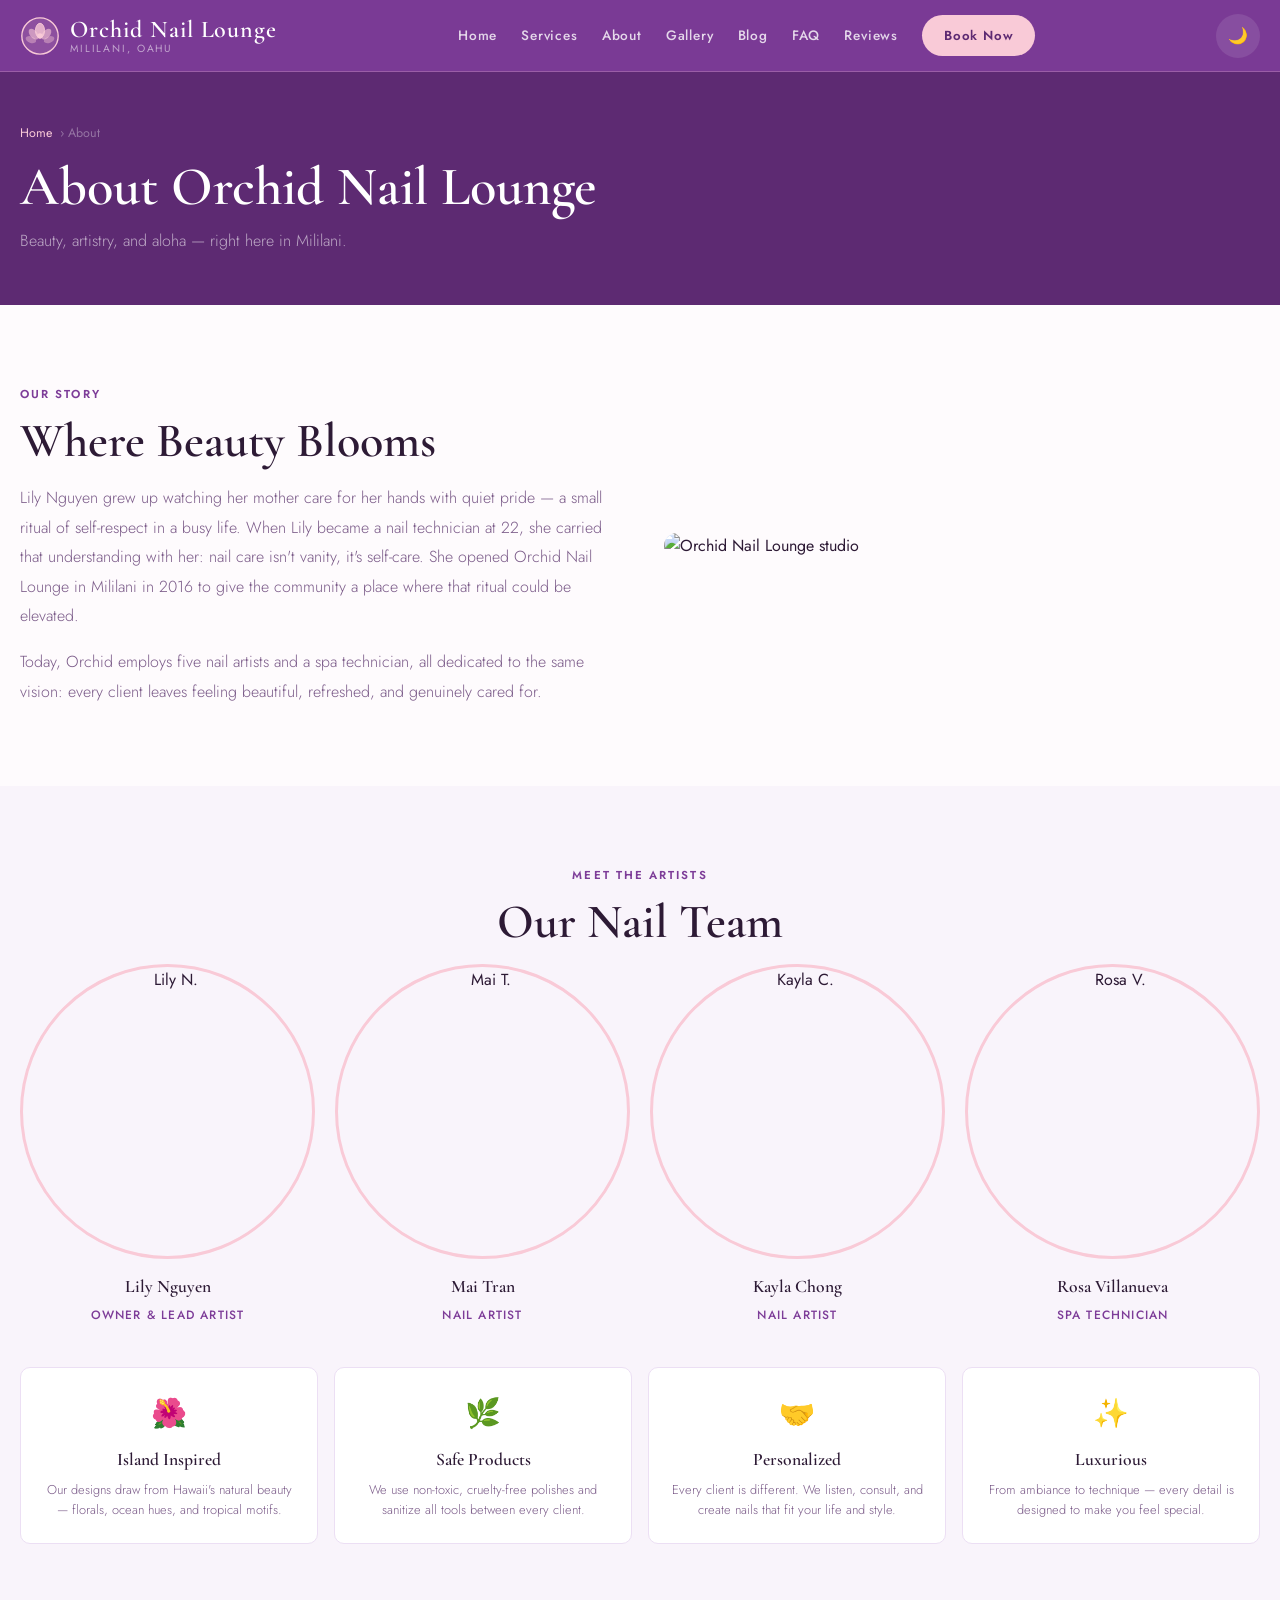
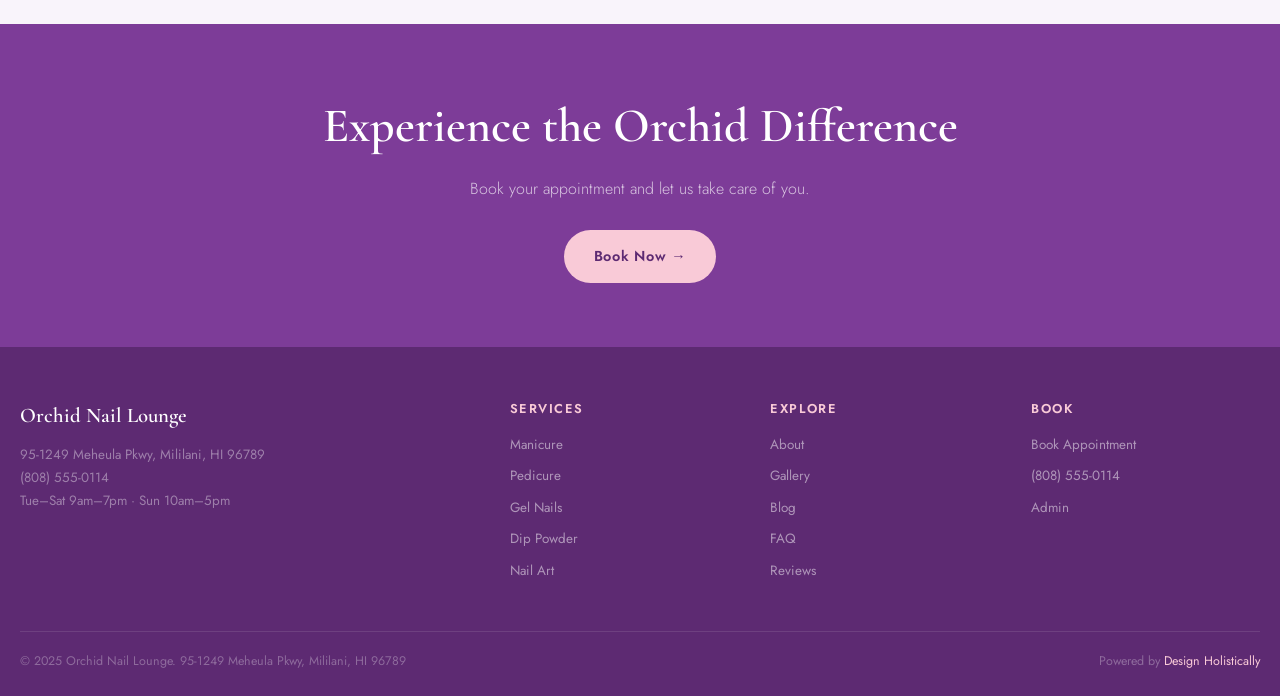
==== about.html @ 19776271 "Initial commit: Orchid Nail Lounge — Hawaii sample site (Mililani, Oahu)" ====
<!DOCTYPE html>
<html lang="en" data-theme="light">
<head>
<meta charset="UTF-8"/><meta name="viewport" content="width=device-width,initial-scale=1.0"/>
<title>About Us — Orchid Nail Lounge</title>
<meta name="description" content="Orchid Nail Lounge — Flawless nails, tropical elegance. Mililani, Oahu. Manicure, pedicure, gel, dip powder, nail art. (808) 555-0114"/>
<link rel="stylesheet" href="css/style.css"/>
<script type="application/ld+json">{"@context":"https://schema.org","@type":"NailSalon","name":"Orchid Nail Lounge","telephone":"(808) 555-0114","address":{"@type":"PostalAddress","streetAddress":"95-1249 Meheula Pkwy","addressLocality":"Mililani","addressRegion":"HI","postalCode":"96789"},"priceRange":"$$"}</script>
</head>
<body>
<header class="site-header">
  <div class="header-inner">
    <a href="index.html" class="logo-wrap">
      <svg viewBox="0 0 44 44" fill="none" width="40" height="40" aria-label="Orchid Nail Lounge logo" xmlns="http://www.w3.org/2000/svg">
  <circle cx="22" cy="22" r="20" fill="rgba(249,202,215,0.15)" stroke="#F9CAD7" stroke-width="1.5"/>
  <ellipse cx="22" cy="16" rx="5" ry="8" fill="#F9CAD7" opacity="0.8"/>
  <ellipse cx="22" cy="16" rx="5" ry="8" fill="none" stroke="#F9CAD7" stroke-width="1"/>
  <ellipse cx="15" cy="20" rx="4" ry="7" transform="rotate(-40 15 20)" fill="#F9CAD7" opacity="0.6"/>
  <ellipse cx="29" cy="20" rx="4" ry="7" transform="rotate(40 29 20)" fill="#F9CAD7" opacity="0.6"/>
  <ellipse cx="12" cy="26" rx="3.5" ry="6" transform="rotate(-70 12 26)" fill="#F9CAD7" opacity="0.4"/>
  <ellipse cx="32" cy="26" rx="3.5" ry="6" transform="rotate(70 32 26)" fill="#F9CAD7" opacity="0.4"/>
  <circle cx="22" cy="22" r="3" fill="#F9CAD7"/>
</svg>
      <div class="logo-text">Orchid Nail Lounge<span>Mililani, Oahu</span></div>
    </a>
    <nav class="nav-links">
      <a href="index.html">Home</a><a href="services.html">Services</a><a href="about.html">About</a><a href="gallery.html">Gallery</a><a href="blog.html">Blog</a><a href="faq.html">FAQ</a><a href="reviews.html">Reviews</a>
      <a href="booking.html" class="btn-nav">Book Now</a>
    </nav>
    <div class="header-actions">
      <button class="dark-toggle" id="darkToggle">🌙</button>
      <button class="hamburger" id="hamburger"><span></span><span></span><span></span></button>
    </div>
  </div>
</header>
<nav class="mobile-nav" id="mobileNav">
  <a href="index.html">Home</a><a href="services.html">Services</a><a href="about.html">About</a><a href="gallery.html">Gallery</a><a href="blog.html">Blog</a><a href="faq.html">FAQ</a><a href="reviews.html">Reviews</a><a href="booking.html">Book Now</a>
</nav>

<div class="page-hero"><div class="page-hero-inner"><div class="breadcrumb"><a href="index.html">Home</a> › About</div><h1>About Orchid Nail Lounge</h1><p>Beauty, artistry, and aloha — right here in Mililani.</p></div></div>
<section><div class="section-inner">
  <div class="about-grid">
    <div class="fade-up">
      <span class="section-label">Our Story</span>
      <h2 class="section-title">Where Beauty Blooms</h2>
      <p style="color:var(--text-muted);line-height:1.85;margin-bottom:16px;font-weight:300;">Lily Nguyen grew up watching her mother care for her hands with quiet pride — a small ritual of self-respect in a busy life. When Lily became a nail technician at 22, she carried that understanding with her: nail care isn't vanity, it's self-care. She opened Orchid Nail Lounge in Mililani in 2016 to give the community a place where that ritual could be elevated.</p>
      <p style="color:var(--text-muted);line-height:1.85;font-weight:300;">Today, Orchid employs five nail artists and a spa technician, all dedicated to the same vision: every client leaves feeling beautiful, refreshed, and genuinely cared for.</p>
    </div>
    <div class="fade-up"><img src="https://picsum.photos/560/480?random=1407" alt="Orchid Nail Lounge studio" style="border-radius:var(--radius-lg);width:100%;object-fit:cover;" /></div>
  </div>
</div></section>
<section class="bg-alt"><div class="section-inner">
  <div class="section-center fade-up"><span class="section-label">Meet the Artists</span><h2 class="section-title">Our Nail Team</h2></div>
  <div class="team-grid">
    <div class="team-card fade-up"><img src="https://picsum.photos/280/280?random=1408" alt="Lily N." /><h4>Lily Nguyen</h4><span>Owner & Lead Artist</span></div>
    <div class="team-card fade-up"><img src="https://picsum.photos/280/280?random=1409" alt="Mai T." /><h4>Mai Tran</h4><span>Nail Artist</span></div>
    <div class="team-card fade-up"><img src="https://picsum.photos/280/280?random=1410" alt="Kayla C." /><h4>Kayla Chong</h4><span>Nail Artist</span></div>
    <div class="team-card fade-up"><img src="https://picsum.photos/280/280?random=1411" alt="Rosa V." /><h4>Rosa Villanueva</h4><span>Spa Technician</span></div>
  </div>
  <div class="values-grid" style="margin-top:40px;">
    <div class="value-card fade-up"><div class="value-icon">🌺</div><h4>Island Inspired</h4><p>Our designs draw from Hawaii's natural beauty — florals, ocean hues, and tropical motifs.</p></div>
    <div class="value-card fade-up"><div class="value-icon">🌿</div><h4>Safe Products</h4><p>We use non-toxic, cruelty-free polishes and sanitize all tools between every client.</p></div>
    <div class="value-card fade-up"><div class="value-icon">🤝</div><h4>Personalized</h4><p>Every client is different. We listen, consult, and create nails that fit your life and style.</p></div>
    <div class="value-card fade-up"><div class="value-icon">✨</div><h4>Luxurious</h4><p>From ambiance to technique — every detail is designed to make you feel special.</p></div>
  </div>
</div></section>
<div class="cta-band"><h2>Experience the Orchid Difference</h2><p>Book your appointment and let us take care of you.</p><a href="booking.html" class="btn-primary">Book Now →</a></div>
<footer class="site-footer">
  <div class="footer-inner">
    <div class="footer-grid">
      <div class="footer-brand">
        <div style="font-family:'Cormorant Garamond',serif;font-weight:600;font-size:1.3rem;color:#fff;">Orchid Nail Lounge</div>
        <p>95-1249 Meheula Pkwy, Mililani, HI 96789<br>(808) 555-0114<br>Tue–Sat 9am–7pm · Sun 10am–5pm</p>
      </div>
      <div class="footer-col"><h4>Services</h4><a href="services.html">Manicure</a><a href="services.html">Pedicure</a><a href="services.html">Gel Nails</a><a href="services.html">Dip Powder</a><a href="services.html">Nail Art</a></div>
      <div class="footer-col"><h4>Explore</h4><a href="about.html">About</a><a href="gallery.html">Gallery</a><a href="blog.html">Blog</a><a href="faq.html">FAQ</a><a href="reviews.html">Reviews</a></div>
      <div class="footer-col"><h4>Book</h4><a href="booking.html">Book Appointment</a><a href="tel:8085550114">(808) 555-0114</a><a href="admin.html">Admin</a></div>
    </div>
    <div class="footer-bottom">
      <span>© 2025 Orchid Nail Lounge. 95-1249 Meheula Pkwy, Mililani, HI 96789</span>
      <span>Powered by <a href="https://designholistically.com" target="_blank">Design Holistically</a></span>
    </div>
  </div>
</footer>
<button class="back-top" id="backTop">↑</button>
<script src="js/main.js"></script>
</body>
</html>
---- css/style.css ----
@import url('https://fonts.googleapis.com/css2?family=Cormorant+Garamond:ital,wght@0,400;0,500;0,600;0,700;1,400;1,600&family=Jost:wght@300;400;500;600;700&display=swap');
:root {
  --primary: #7D3C98;
  --primary-light: #9b59b6;
  --primary-dark: #5d2a72;
  --accent: #F9CAD7;
  --accent-dark: #e8a0b4;
  --accent-deep: #c0677a;
  --bg: #fefbfd;
  --bg-secondary: #f9f4fb;
  --bg-card: #ffffff;
  --text: #2d1a35;
  --text-muted: #7a5a88;
  --text-light: #b09abd;
  --border: #ecdff4;
  --shadow: 0 4px 24px rgba(125,60,152,0.08);
  --shadow-lg: 0 12px 48px rgba(125,60,152,0.14);
  --radius: 10px;
  --radius-lg: 20px;
  --header-h: 72px;
  --transition: 0.3s cubic-bezier(0.4,0,0.2,1);
}
[data-theme="dark"] {
  --bg: #140d1a;
  --bg-secondary: #1e1228;
  --bg-card: #261534;
  --text: #f5edf9;
  --text-muted: #c09ad4;
  --text-light: #7a5a88;
  --border: #3d2255;
  --accent: #e8a0b4;
}
*, *::before, *::after { box-sizing: border-box; margin: 0; padding: 0; }
html { scroll-behavior: smooth; }
body { font-family: 'Jost', sans-serif; background: var(--bg); color: var(--text); line-height: 1.6; transition: background var(--transition), color var(--transition); }
img { max-width: 100%; display: block; }
a { color: inherit; text-decoration: none; }
button { cursor: pointer; border: none; background: none; font-family: inherit; }
.site-header { position: fixed; top: 0; left: 0; right: 0; z-index: 1000; height: var(--header-h); backdrop-filter: blur(14px); background: rgba(125,60,152,0.92); border-bottom: 1px solid rgba(249,202,215,0.25); display: flex; align-items: center; }
.header-inner { max-width: 1280px; margin: 0 auto; padding: 0 20px; width: 100%; display: flex; align-items: center; justify-content: space-between; }
.logo-wrap { display: flex; align-items: center; gap: 10px; }
.logo-text { font-family: 'Cormorant Garamond', serif; font-size: 1.5rem; font-weight: 600; color: #fff; letter-spacing: 0.04em; line-height: 1.1; }
.logo-text span { color: var(--accent); display: block; font-size: 0.65rem; font-family: 'Jost', sans-serif; font-weight: 400; letter-spacing: 0.18em; text-transform: uppercase; color: rgba(255,255,255,0.55); }
.nav-links { display: none; gap: 24px; align-items: center; }
.nav-links a { color: rgba(255,255,255,0.8); font-weight: 500; font-size: 0.85rem; letter-spacing: 0.06em; transition: color var(--transition); }
.nav-links a:hover { color: var(--accent); }
.nav-links .btn-nav { background: var(--accent); color: var(--primary-dark); padding: 10px 22px; border-radius: 999px; font-weight: 600; font-size: 0.82rem; }
.nav-links .btn-nav:hover { background: var(--accent-dark); }
.header-actions { display: flex; align-items: center; gap: 10px; }
.dark-toggle { width: 44px; height: 44px; border-radius: 50%; background: rgba(255,255,255,0.1); color: #fff; display: flex; align-items: center; justify-content: center; font-size: 1rem; }
.dark-toggle:hover { background: rgba(255,255,255,0.2); }
.hamburger { width: 44px; height: 44px; display: flex; flex-direction: column; align-items: center; justify-content: center; gap: 5px; background: rgba(255,255,255,0.1); border-radius: var(--radius); }
.hamburger span { display: block; width: 22px; height: 2px; background: #fff; border-radius: 2px; transition: all var(--transition); }
.hamburger.active span:nth-child(1) { transform: rotate(45deg) translate(5px,5px); }
.hamburger.active span:nth-child(2) { opacity: 0; }
.hamburger.active span:nth-child(3) { transform: rotate(-45deg) translate(5px,-5px); }
@media(min-width:768px){ .nav-links { display: flex; } .hamburger { display: none; } }
.mobile-nav { position: fixed; top: var(--header-h); left: 0; right: 0; bottom: 0; background: var(--primary-dark); z-index: 999; transform: translateX(100%); transition: transform var(--transition); padding: 28px 20px; display: flex; flex-direction: column; gap: 6px; }
.mobile-nav.open { transform: translateX(0); }
.mobile-nav a { color: #fff; font-size: 1.15rem; font-weight: 500; padding: 13px 0; border-bottom: 1px solid rgba(255,255,255,0.08); letter-spacing: 0.04em; }
.hero { min-height: 100vh; display: flex; align-items: center; position: relative; overflow: hidden; padding-top: var(--header-h); background: var(--primary-dark); }
.hero-bg { position: absolute; inset: 0; }
.hero-bg img { width: 100%; height: 100%; object-fit: cover; opacity: 0.22; }
.hero-overlay { position: absolute; inset: 0; background: linear-gradient(135deg, rgba(93,42,114,0.96) 0%, rgba(125,60,152,0.65) 100%); }
.hero-content { position: relative; z-index: 1; max-width: 1280px; margin: 0 auto; padding: 80px 20px; }
.hero-badge { display: inline-flex; align-items: center; gap: 8px; background: rgba(249,202,215,0.15); border: 1px solid rgba(249,202,215,0.4); color: var(--accent); padding: 7px 16px; border-radius: 999px; font-size: 0.75rem; font-weight: 500; letter-spacing: 0.12em; text-transform: uppercase; margin-bottom: 22px; }
.hero h1 { font-family: 'Cormorant Garamond', serif; font-size: clamp(3rem, 9vw, 6.5rem); font-weight: 600; color: #fff; line-height: 0.95; letter-spacing: -0.01em; margin-bottom: 20px; }
.hero h1 em { color: var(--accent); font-style: italic; display: block; }
.hero p { font-size: clamp(1rem, 2vw, 1.1rem); color: rgba(255,255,255,0.72); max-width: 500px; margin-bottom: 36px; font-weight: 300; line-height: 1.8; }
.hero-cta { display: flex; flex-wrap: wrap; gap: 14px; }
.btn-primary { display: inline-flex; align-items: center; gap: 8px; background: var(--accent); color: var(--primary-dark); padding: 15px 30px; border-radius: 999px; font-weight: 600; font-size: 0.9rem; letter-spacing: 0.05em; transition: all var(--transition); }
.btn-primary:hover { background: var(--accent-dark); transform: translateY(-2px); box-shadow: 0 8px 24px rgba(249,202,215,0.35); }
.btn-secondary { display: inline-flex; align-items: center; gap: 8px; background: transparent; color: #fff; padding: 14px 30px; border-radius: 999px; font-weight: 500; font-size: 0.9rem; border: 1px solid rgba(255,255,255,0.35); letter-spacing: 0.05em; transition: all var(--transition); }
.btn-secondary:hover { border-color: var(--accent); color: var(--accent); }
.hero-strip { display: flex; flex-wrap: wrap; gap: 40px; margin-top: 56px; padding-top: 36px; border-top: 1px solid rgba(249,202,215,0.2); }
.strip-num { font-family: 'Cormorant Garamond', serif; font-size: 2.4rem; font-weight: 600; color: var(--accent); line-height: 1; }
.strip-label { font-size: 0.72rem; color: rgba(255,255,255,0.45); text-transform: uppercase; letter-spacing: 0.1em; margin-top: 4px; }
section { padding: 80px 20px; }
.section-inner { max-width: 1280px; margin: 0 auto; }
.section-label { font-size: 0.72rem; font-weight: 600; color: var(--primary); letter-spacing: 0.18em; text-transform: uppercase; margin-bottom: 10px; display: block; }
[data-theme="dark"] .section-label { color: var(--accent); }
.section-title { font-family: 'Cormorant Garamond', serif; font-size: clamp(2rem, 4vw, 3rem); font-weight: 600; color: var(--text); line-height: 1.15; margin-bottom: 14px; }
.section-sub { color: var(--text-muted); font-size: 1rem; max-width: 540px; margin-bottom: 44px; font-weight: 300; line-height: 1.8; }
.section-center { text-align: center; }
.section-center .section-sub { margin-left: auto; margin-right: auto; }
.bg-alt { background: var(--bg-secondary); }
.services-grid { display: grid; grid-template-columns: 1fr; gap: 20px; }
@media(min-width:600px){ .services-grid { grid-template-columns: 1fr 1fr; } }
@media(min-width:1024px){ .services-grid { grid-template-columns: repeat(3, 1fr); } }
.service-card { background: var(--bg-card); border: 1px solid var(--border); border-radius: var(--radius-lg); padding: 28px; transition: all var(--transition); }
.service-card:hover { transform: translateY(-4px); box-shadow: var(--shadow-lg); border-color: var(--accent-dark); }
.service-icon { width: 52px; height: 52px; background: linear-gradient(135deg, var(--accent), var(--accent-dark)); border-radius: 50%; display: flex; align-items: center; justify-content: center; margin-bottom: 18px; font-size: 1.4rem; }
.service-card h3 { font-family: 'Cormorant Garamond', serif; font-size: 1.4rem; font-weight: 600; margin-bottom: 10px; }
.service-card p { color: var(--text-muted); font-size: 0.9rem; line-height: 1.7; font-weight: 300; }
.service-price { margin-top: 16px; padding-top: 14px; border-top: 1px solid var(--border); font-weight: 600; color: var(--primary); font-size: 0.9rem; }
[data-theme="dark"] .service-price { color: var(--accent-dark); }
.testimonials-grid { display: grid; grid-template-columns: 1fr; gap: 20px; }
@media(min-width:768px){ .testimonials-grid { grid-template-columns: repeat(3, 1fr); } }
.testimonial-card { background: var(--bg-card); border: 1px solid var(--border); border-radius: var(--radius-lg); padding: 24px; }
.stars { color: var(--accent-deep); font-size: 0.9rem; margin-bottom: 12px; letter-spacing: 2px; }
.testimonial-card blockquote { color: var(--text-muted); font-size: 0.92rem; line-height: 1.75; margin-bottom: 18px; font-style: italic; font-family: 'Cormorant Garamond', serif; font-size: 1.05rem; }
.reviewer { display: flex; align-items: center; gap: 12px; }
.reviewer img { width: 44px; height: 44px; border-radius: 50%; object-fit: cover; border: 2px solid var(--accent); }
.reviewer-name { font-weight: 600; font-size: 0.88rem; }
.reviewer-loc { font-size: 0.75rem; color: var(--text-muted); }
.cta-band { background: var(--primary); padding: 64px 20px; text-align: center; }
.cta-band h2 { font-family: 'Cormorant Garamond', serif; font-size: clamp(2rem, 4vw, 3rem); font-weight: 600; color: #fff; margin-bottom: 12px; }
.cta-band p { color: rgba(255,255,255,0.7); font-size: 1rem; margin-bottom: 28px; max-width: 440px; margin-left: auto; margin-right: auto; font-weight: 300; }
.team-grid { display: grid; grid-template-columns: 1fr 1fr; gap: 20px; }
@media(min-width:768px){ .team-grid { grid-template-columns: repeat(4, 1fr); } }
.team-card { text-align: center; }
.team-card img { width: 100%; aspect-ratio: 1; object-fit: cover; border-radius: 50%; margin-bottom: 14px; border: 3px solid var(--accent); }
.team-card h4 { font-family: 'Cormorant Garamond', serif; font-size: 1.1rem; font-weight: 600; }
.team-card span { font-size: 0.75rem; color: var(--primary); font-weight: 500; text-transform: uppercase; letter-spacing: 0.1em; }
[data-theme="dark"] .team-card span { color: var(--accent); }
.gallery-grid { display: grid; grid-template-columns: repeat(2, 1fr); gap: 10px; }
@media(min-width:600px){ .gallery-grid { grid-template-columns: repeat(3, 1fr); } }
@media(min-width:1024px){ .gallery-grid { grid-template-columns: repeat(4, 1fr); } }
.gallery-item { position: relative; overflow: hidden; border-radius: var(--radius); aspect-ratio: 1; }
.gallery-item img { width: 100%; height: 100%; object-fit: cover; transition: transform 0.4s ease; }
.gallery-item:hover img { transform: scale(1.08); }
.blog-grid { display: grid; grid-template-columns: 1fr; gap: 24px; }
@media(min-width:600px){ .blog-grid { grid-template-columns: 1fr 1fr; } }
@media(min-width:1024px){ .blog-grid { grid-template-columns: repeat(3, 1fr); } }
.blog-card { background: var(--bg-card); border: 1px solid var(--border); border-radius: var(--radius-lg); overflow: hidden; transition: all var(--transition); }
.blog-card:hover { transform: translateY(-4px); box-shadow: var(--shadow-lg); }
.blog-card img { width: 100%; height: 200px; object-fit: cover; }
.blog-card-body { padding: 22px; }
.blog-tag { display: inline-block; background: var(--accent); color: var(--primary-dark); font-size: 0.7rem; font-weight: 600; padding: 3px 12px; border-radius: 999px; text-transform: uppercase; letter-spacing: 0.1em; margin-bottom: 10px; }
.blog-card h3 { font-family: 'Cormorant Garamond', serif; font-size: 1.2rem; font-weight: 600; line-height: 1.3; margin-bottom: 8px; }
.blog-card p { color: var(--text-muted); font-size: 0.86rem; line-height: 1.65; font-weight: 300; }
.blog-card-meta { margin-top: 12px; font-size: 0.75rem; color: var(--text-light); }
.booking-wrap { max-width: 700px; margin: 0 auto; background: var(--bg-card); border: 1px solid var(--border); border-radius: var(--radius-lg); padding: 36px; }
.step-indicator { display: flex; gap: 6px; margin-bottom: 36px; }
.step { flex: 1; height: 3px; background: var(--border); border-radius: 2px; transition: background var(--transition); }
.step.active { background: var(--primary); }
.step.done { background: var(--accent-deep); }
.form-step { display: none; }
.form-step.active { display: block; }
.form-step h3 { font-family: 'Cormorant Garamond', serif; font-size: 1.6rem; font-weight: 600; margin-bottom: 22px; }
.form-group { margin-bottom: 18px; }
.form-group label { display: block; font-weight: 500; font-size: 0.85rem; margin-bottom: 6px; color: var(--text); }
.form-group input, .form-group select, .form-group textarea { width: 100%; padding: 12px 14px; border: 1px solid var(--border); border-radius: var(--radius); background: var(--bg); color: var(--text); font-family: 'Jost', sans-serif; font-size: 0.95rem; transition: border-color var(--transition); }
.form-group input:focus, .form-group select:focus, .form-group textarea:focus { outline: none; border-color: var(--primary); }
.service-option { display: flex; align-items: center; gap: 12px; padding: 14px; border: 1px solid var(--border); border-radius: var(--radius); margin-bottom: 8px; cursor: pointer; transition: all var(--transition); }
.service-option:hover, .service-option.selected { border-color: var(--primary); background: rgba(125,60,152,0.05); }
.form-nav { display: flex; justify-content: space-between; align-items: center; margin-top: 24px; }
.btn-outline { background: transparent; border: 1px solid var(--border); color: var(--text); padding: 11px 26px; border-radius: 999px; font-weight: 500; font-size: 0.88rem; transition: all var(--transition); }
.btn-outline:hover { border-color: var(--primary); color: var(--primary); }
.confirmation { text-align: center; padding: 36px 0; }
.confirmation .check { width: 68px; height: 68px; background: var(--primary); border-radius: 50%; display: flex; align-items: center; justify-content: center; margin: 0 auto 20px; font-size: 1.8rem; color: #fff; }
.faq-list { max-width: 780px; margin: 0 auto; }
.faq-item { border-bottom: 1px solid var(--border); }
.faq-q { width: 100%; text-align: left; padding: 20px 0; display: flex; justify-content: space-between; align-items: center; font-weight: 500; font-size: 0.95rem; color: var(--text); gap: 14px; background: none; }
.faq-q .icon { width: 26px; height: 26px; min-width: 26px; border-radius: 50%; background: var(--accent); color: var(--primary-dark); display: flex; align-items: center; justify-content: center; font-size: 1rem; transition: transform var(--transition); font-weight: 700; }
.faq-item.open .faq-q .icon { transform: rotate(45deg); }
.faq-a { display: none; padding: 0 0 18px; color: var(--text-muted); line-height: 1.75; font-size: 0.92rem; font-weight: 300; }
.faq-item.open .faq-a { display: block; }
.reviews-grid { display: grid; grid-template-columns: 1fr; gap: 18px; }
@media(min-width:600px){ .reviews-grid { grid-template-columns: 1fr 1fr; } }
@media(min-width:1024px){ .reviews-grid { grid-template-columns: repeat(4, 1fr); } }
.review-card { background: var(--bg-card); border: 1px solid var(--border); border-radius: var(--radius-lg); padding: 22px; }
.review-top { display: flex; align-items: center; gap: 10px; margin-bottom: 12px; }
.review-top img { width: 46px; height: 46px; border-radius: 50%; object-fit: cover; border: 2px solid var(--accent); }
.review-name { font-weight: 600; font-size: 0.88rem; }
.review-date { font-size: 0.72px; color: var(--text-light); }
.review-body { color: var(--text-muted); font-size: 0.86rem; line-height: 1.65; font-style: italic; font-family: 'Cormorant Garamond', serif; font-size: 1rem; }
.about-grid { display: grid; grid-template-columns: 1fr; gap: 48px; align-items: center; }
@media(min-width:768px){ .about-grid { grid-template-columns: 1fr 1fr; } }
.values-grid { display: grid; grid-template-columns: 1fr 1fr; gap: 16px; margin-top: 40px; }
@media(min-width:768px){ .values-grid { grid-template-columns: repeat(4, 1fr); } }
.value-card { background: var(--bg-card); border: 1px solid var(--border); border-radius: var(--radius); padding: 22px; text-align: center; }
.value-icon { font-size: 1.8rem; margin-bottom: 10px; }
.value-card h4 { font-family: 'Cormorant Garamond', serif; font-size: 1.1rem; font-weight: 600; margin-bottom: 6px; }
.value-card p { font-size: 0.8rem; color: var(--text-muted); font-weight: 300; }
.site-footer { background: var(--primary-dark); color: rgba(255,255,255,0.65); padding: 52px 20px 24px; }
.footer-inner { max-width: 1280px; margin: 0 auto; }
.footer-grid { display: grid; grid-template-columns: 1fr; gap: 32px; margin-bottom: 40px; }
@media(min-width:768px){ .footer-grid { grid-template-columns: 2fr 1fr 1fr 1fr; } }
.footer-brand p { font-size: 0.84rem; line-height: 1.7; margin-top: 12px; color: rgba(255,255,255,0.4); }
.footer-col h4 { color: var(--accent); font-weight: 600; font-size: 0.8rem; text-transform: uppercase; letter-spacing: 0.12em; margin-bottom: 14px; }
.footer-col a { display: block; color: rgba(255,255,255,0.5); font-size: 0.84rem; margin-bottom: 10px; transition: color var(--transition); }
.footer-col a:hover { color: var(--accent); }
.footer-bottom { border-top: 1px solid rgba(255,255,255,0.1); padding-top: 20px; display: flex; flex-wrap: wrap; gap: 12px; justify-content: space-between; font-size: 0.78rem; color: rgba(255,255,255,0.3); }
.footer-bottom a { color: var(--accent); }
.back-top { position: fixed; bottom: 28px; right: 24px; width: 48px; height: 48px; background: var(--primary); color: #fff; border-radius: 50%; display: flex; align-items: center; justify-content: center; font-size: 1.2rem; z-index: 900; opacity: 0; pointer-events: none; transition: all var(--transition); }
.back-top.show { opacity: 1; pointer-events: auto; }
.fade-up { opacity: 0; transform: translateY(28px); transition: opacity 0.6s ease, transform 0.6s ease; }
.fade-up.visible { opacity: 1; transform: translateY(0); }
.page-hero { padding: calc(var(--header-h) + 52px) 20px 52px; background: var(--primary-dark); }
.page-hero-inner { max-width: 1280px; margin: 0 auto; }
.page-hero h1 { font-family: 'Cormorant Garamond', serif; font-size: clamp(2.2rem, 5vw, 3.4rem); font-weight: 600; color: #fff; line-height: 1.1; }
.page-hero p { color: rgba(255,255,255,0.6); font-size: 1rem; max-width: 520px; margin-top: 10px; font-weight: 300; }
.breadcrumb { display: flex; gap: 8px; align-items: center; font-size: 0.78rem; color: rgba(255,255,255,0.35); margin-bottom: 14px; }
.breadcrumb a { color: var(--accent); }
.post-hero { padding-top: var(--header-h); background: var(--primary-dark); }
.post-hero-inner { max-width: 800px; margin: 0 auto; padding: 56px 20px; }
.post-hero h1 { font-family: 'Cormorant Garamond', serif; font-size: clamp(2rem, 5vw, 3rem); font-weight: 600; color: #fff; line-height: 1.1; }
.post-meta { display: flex; gap: 16px; flex-wrap: wrap; margin-top: 14px; font-size: 0.8rem; color: rgba(255,255,255,0.45); }
.post-content { max-width: 800px; margin: 0 auto; padding: 44px 20px; }
.post-content h2 { font-family: 'Cormorant Garamond', serif; font-size: 1.8rem; font-weight: 600; margin: 32px 0 12px; color: var(--primary); }
[data-theme="dark"] .post-content h2 { color: var(--accent-dark); }
.post-content p { color: var(--text-muted); line-height: 1.85; margin-bottom: 14px; font-weight: 300; }
.post-content ul { padding-left: 22px; margin-bottom: 14px; color: var(--text-muted); line-height: 1.85; font-weight: 300; }
#adminLogin { min-height:100vh; display:flex; align-items:center; justify-content:center; background:var(--primary-dark); padding:20px; }
#adminDash { display:none; }
.login-card { background: var(--bg-card); border-radius: var(--radius-lg); padding: 44px; max-width: 400px; width: 100%; border: 1px solid var(--border); }
.login-card h2 { font-family:'Cormorant Garamond',serif; font-size:1.9rem; font-weight:600; margin-bottom:8px; }
.login-card p { color:var(--text-muted); margin-bottom:28px; font-size:0.88rem; font-weight:300; }
.dash-header { background: var(--primary); padding: 14px 22px; display: flex; align-items: center; justify-content: space-between; }
.dash-header h1 { font-family:'Cormorant Garamond',serif; font-size:1.4rem; font-weight:600; color:#fff; }
.dash-stats { display: grid; grid-template-columns: repeat(2,1fr); gap: 14px; padding: 20px; }
@media(min-width:600px){ .dash-stats { grid-template-columns: repeat(4,1fr); } }
.dash-stat { background: var(--bg-card); border: 1px solid var(--border); border-radius: var(--radius); padding: 18px; text-align: center; }
.dash-stat .num { font-family:'Cormorant Garamond',serif; font-size:2rem; font-weight:600; color:var(--primary); }
[data-theme="dark"] .dash-stat .num { color: var(--accent); }
.dash-stat .lbl { font-size:0.75rem; color:var(--text-muted); text-transform:uppercase; letter-spacing:0.06em; }
.dash-section { padding: 0 20px 20px; }
.dash-section h3 { font-family:'Cormorant Garamond',serif; font-size:1.2rem; font-weight:600; margin-bottom:12px; border-bottom:1px solid var(--border); padding-bottom:8px; color:var(--primary); }
[data-theme="dark"] .dash-section h3 { color: var(--accent); }
.data-table { width:100%; border-collapse:collapse; font-size:0.86rem; }
.data-table th { background:var(--bg-secondary); padding:9px 12px; text-align:left; font-weight:600; color:var(--text-muted); font-size:0.75rem; text-transform:uppercase; }
.data-table td { padding:11px 12px; border-bottom:1px solid var(--border); }
.badge { display:inline-block; padding:2px 9px; border-radius:999px; font-size:0.7rem; font-weight:600; }
.badge-green { background:#d5f5e3; color:#1e8449; }
.badge-yellow { background:#fef9e7; color:#b7950b; }
.badge-blue { background:#d6eaf8; color:#1a5276; }
.dash-tabs { display:flex; gap:4px; padding:0 20px; border-bottom:1px solid var(--border); overflow-x:auto; }
.dash-tab { padding:11px 18px; font-weight:500; font-size:0.82rem; letter-spacing:0.06em; color:var(--text-muted); cursor:pointer; border-bottom:2px solid transparent; margin-bottom:-1px; white-space:nowrap; background:none; }
.dash-tab.active { color:var(--primary); border-bottom-color:var(--primary); }
[data-theme="dark"] .dash-tab.active { color:var(--accent); border-bottom-color:var(--accent); }
.tab-panel { display:none; }
.tab-panel.active { display:block; }
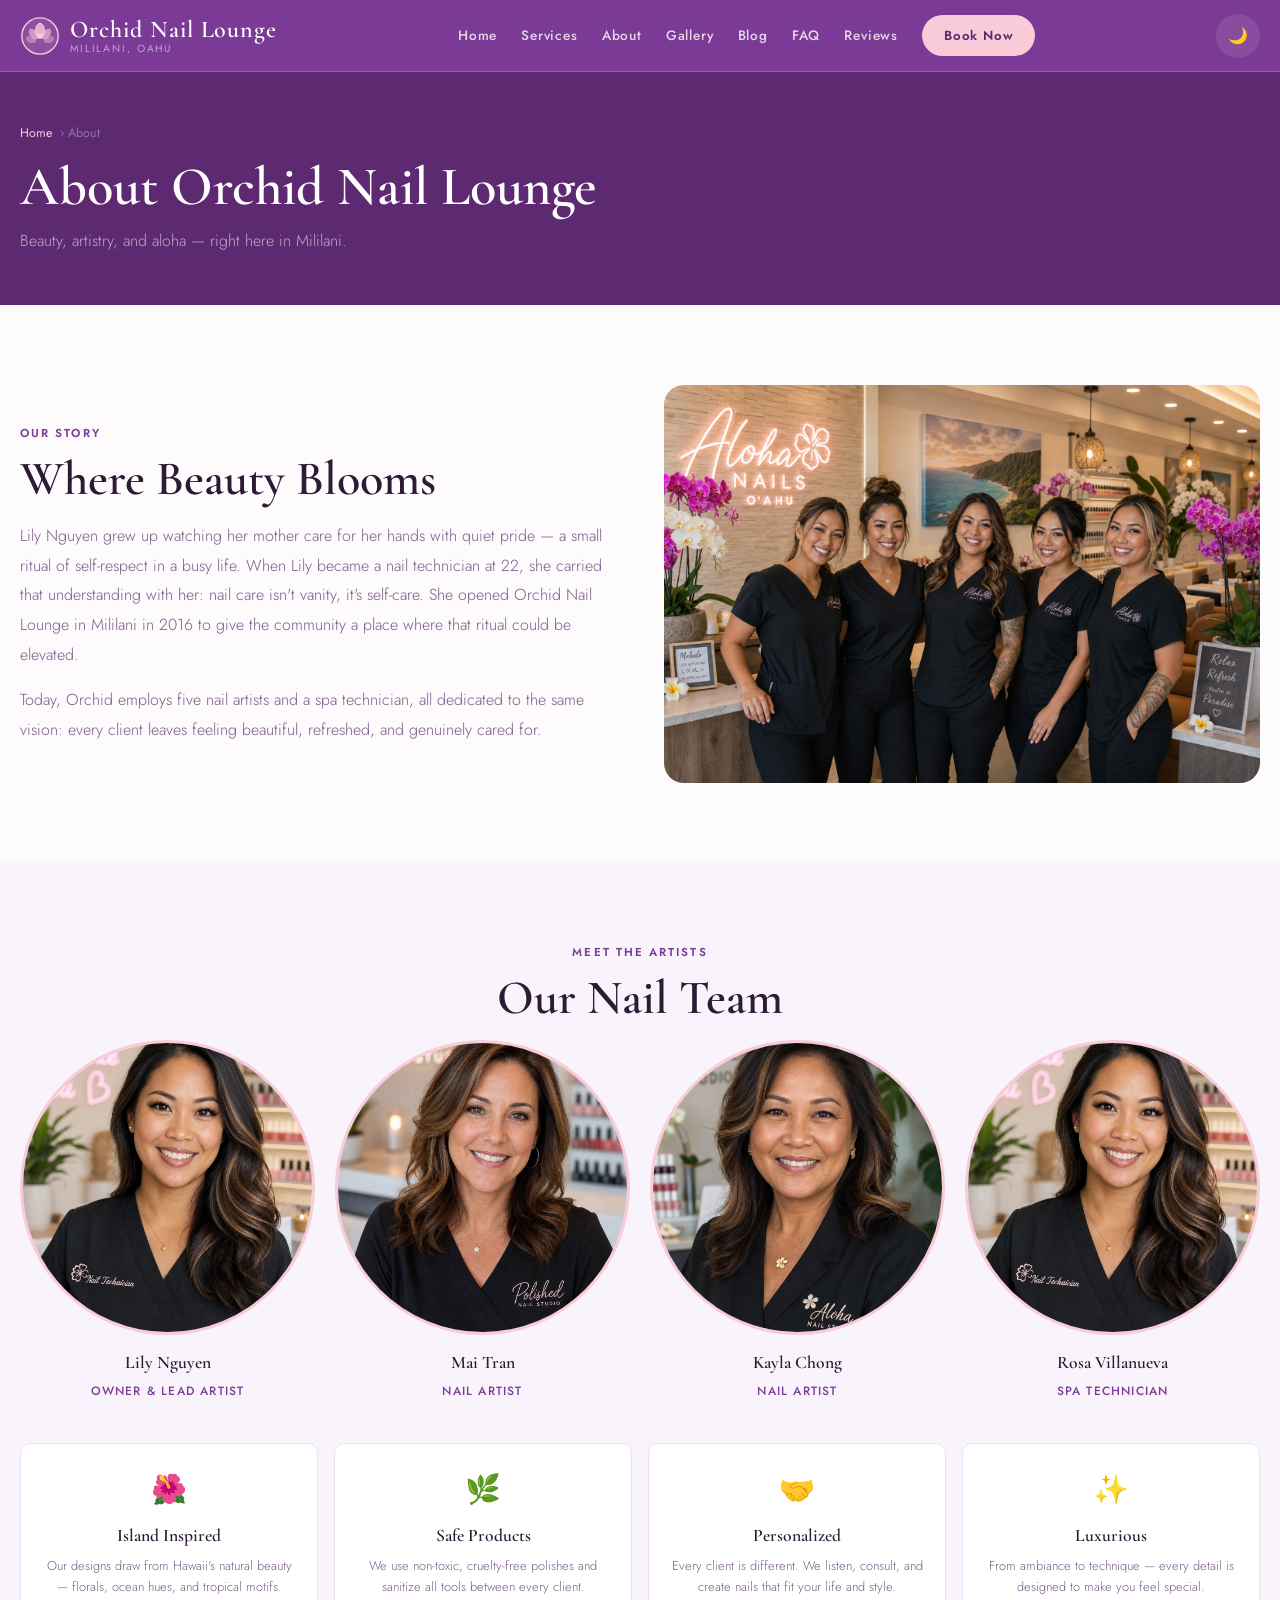
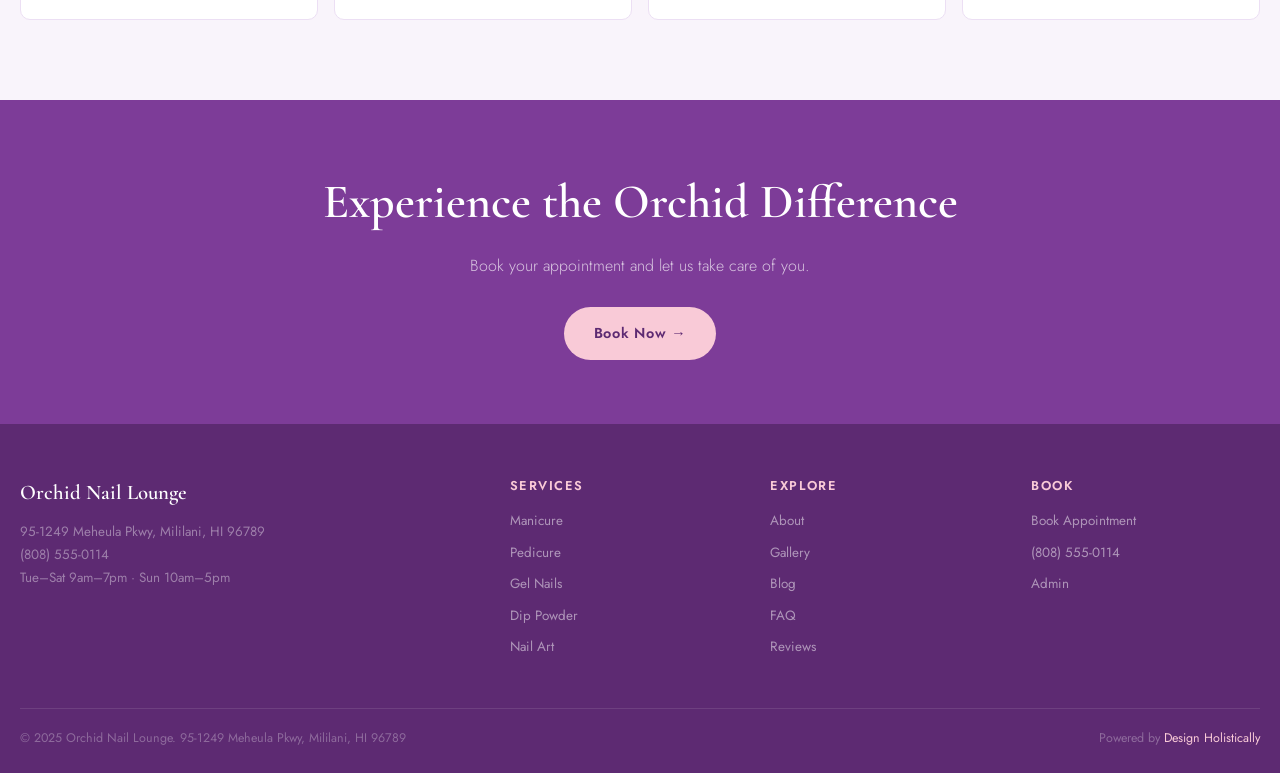
==== commit dfded4e4: "Initial commit: Orchid Nail Lounge — Hawaii sample site (Mililani, Oahu)" ====
--- a/about.html
+++ b/about.html
@@ -46,16 +46,16 @@
       <p style="color:var(--text-muted);line-height:1.85;margin-bottom:16px;font-weight:300;">Lily Nguyen grew up watching her mother care for her hands with quiet pride — a small ritual of self-respect in a busy life. When Lily became a nail technician at 22, she carried that understanding with her: nail care isn't vanity, it's self-care. She opened Orchid Nail Lounge in Mililani in 2016 to give the community a place where that ritual could be elevated.</p>
       <p style="color:var(--text-muted);line-height:1.85;font-weight:300;">Today, Orchid employs five nail artists and a spa technician, all dedicated to the same vision: every client leaves feeling beautiful, refreshed, and genuinely cared for.</p>
     </div>
-    <div class="fade-up"><img src="https://picsum.photos/560/480?random=1407" alt="Orchid Nail Lounge studio" style="border-radius:var(--radius-lg);width:100%;object-fit:cover;" /></div>
+    <div class="fade-up"><img src="images/about.png" alt="Orchid Nail Lounge studio" style="border-radius:var(--radius-lg);width:100%;object-fit:cover;" /></div>
   </div>
 </div></section>
 <section class="bg-alt"><div class="section-inner">
   <div class="section-center fade-up"><span class="section-label">Meet the Artists</span><h2 class="section-title">Our Nail Team</h2></div>
   <div class="team-grid">
-    <div class="team-card fade-up"><img src="https://picsum.photos/280/280?random=1408" alt="Lily N." /><h4>Lily Nguyen</h4><span>Owner & Lead Artist</span></div>
-    <div class="team-card fade-up"><img src="https://picsum.photos/280/280?random=1409" alt="Mai T." /><h4>Mai Tran</h4><span>Nail Artist</span></div>
-    <div class="team-card fade-up"><img src="https://picsum.photos/280/280?random=1410" alt="Kayla C." /><h4>Kayla Chong</h4><span>Nail Artist</span></div>
-    <div class="team-card fade-up"><img src="https://picsum.photos/280/280?random=1411" alt="Rosa V." /><h4>Rosa Villanueva</h4><span>Spa Technician</span></div>
+    <div class="team-card fade-up"><img src="images/avatar-1.png" alt="Lily N." /><h4>Lily Nguyen</h4><span>Owner & Lead Artist</span></div>
+    <div class="team-card fade-up"><img src="images/avatar-2.png" alt="Mai T." /><h4>Mai Tran</h4><span>Nail Artist</span></div>
+    <div class="team-card fade-up"><img src="images/avatar-3.png" alt="Kayla C." /><h4>Kayla Chong</h4><span>Nail Artist</span></div>
+    <div class="team-card fade-up"><img src="images/avatar-1.png" alt="Rosa V." /><h4>Rosa Villanueva</h4><span>Spa Technician</span></div>
   </div>
   <div class="values-grid" style="margin-top:40px;">
     <div class="value-card fade-up"><div class="value-icon">🌺</div><h4>Island Inspired</h4><p>Our designs draw from Hawaii's natural beauty — florals, ocean hues, and tropical motifs.</p></div>
